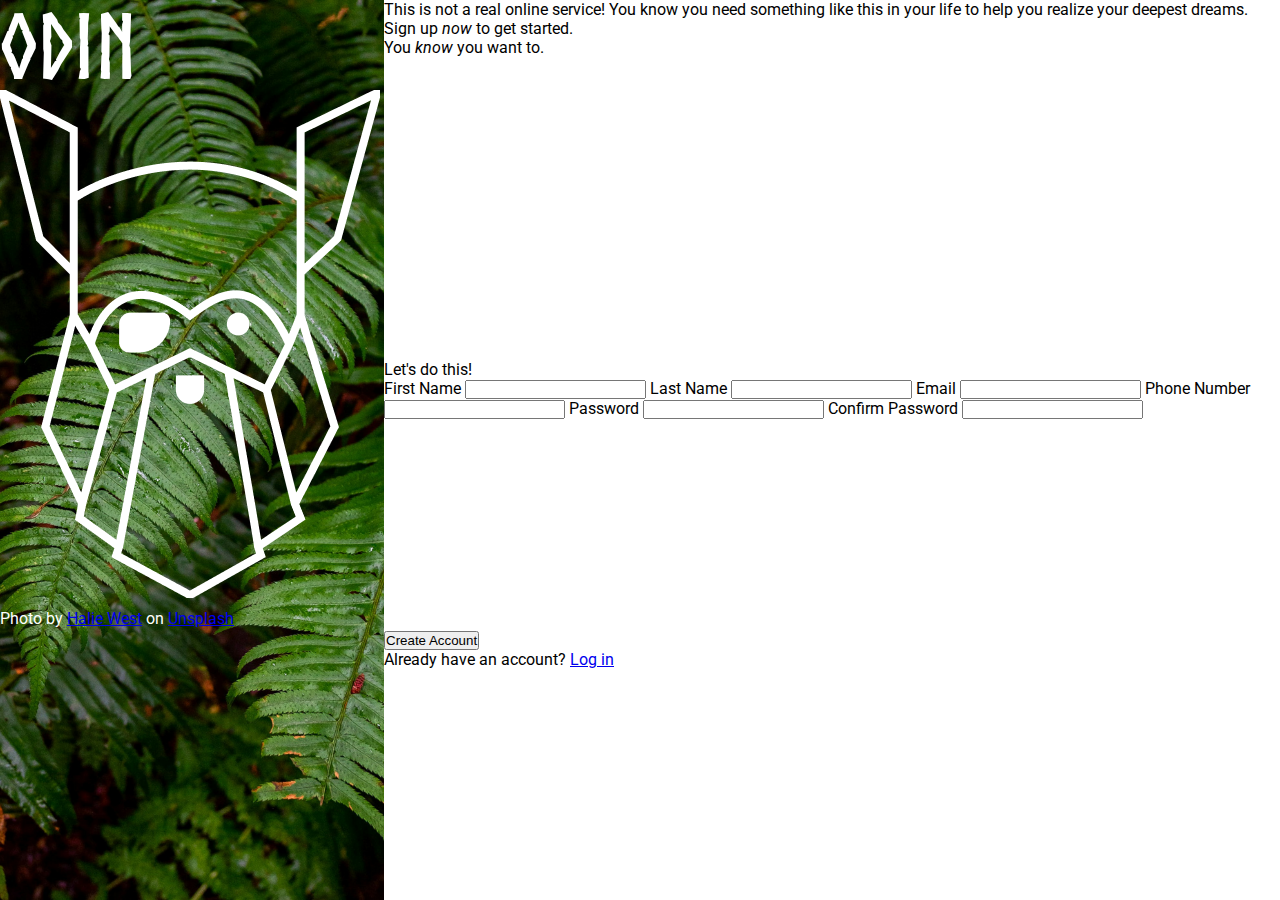
==== signup.html @ 38bcbfbd "Added the html framework and started the css" ====
<!DOCTYPE html>
<html lang="en">
<head>
    <meta charset="UTF-8">
    <meta name="viewport" content="width=device-width, initial-scale=1.0">
    <title>Sign Up Form</title>
    <link rel="stylesheet" href="index.css">
    <link rel="preconnect" href="https://fonts.googleapis.com">
    <link rel="preconnect" href="https://fonts.gstatic.com" crossorigin>
    <link href="https://fonts.googleapis.com/css2?family=Roboto:ital,wght@0,100;0,300;0,400;0,500;0,700;0,900;1,100;1,300;1,400;1,500;1,700;1,900&display=swap" rel="stylesheet">
</head>
<body>
    <div class="sidebar">
        <div class="logo-part">
            ODIN
            <img src="odin-lined.png" alt="Odin project's logo">
        </div>
        <div class="credit">
            Photo by <a href="https://unsplash.com/@haliewestphoto">Halie West</a>
            on <a href="https://unsplash.com/">Unsplash</a>
        </div>
    </div>
    <div class="form-part">
        <div class="caption">
            <p>This is not a real online service! You know you need something like this 
            in your life to help you realize your deepest dreams. Sign up <i>now</i>
             to get started.</p>
            
            <p>You <i>know</i> you want to.</p>
        </div>

        <div class="form">
            <p>Let's do this!</p>
            <form>
                <label for="first-name">First Name</label>
                <input type="text" name="first-name" id="first-name"
                required />

                <label for="last-name">Last Name</label>
                <input type="text" name="last-name" id="last-name"
                required />

                <label for="email">Email</label>
                <input type="email" name="email" id="email"
                required />

                <label for="number">Phone Number</label>
                <input type="number" name="number" id="number"
                required />

                <label for="pass">Password</label>
                <input type="text" name="pass" id="pass"
                required />

                <label for="pass2">Confirm Password</label>
                <input type="text" name="pass2" id="pass2"
                required />
            </form>
        </div>

        <div class="submit">
            <button type="submit" class="buttones">Create Account</button>
            <p>Already have an account? <a href="https://www.youtube.com/watch?v=dQw4w9WgXcQ">Log in</a></p>
        </div>
    </div>

    
</body>
</html>
---- index.css ----
@font-face {
    font-family: 'Norse Bold';
    src: url('fonts/norse-bold-webfont.woff') format(woff),
        url('fonts/norse-bold-webfont.woff2') format(woff2);
    font-style: normal;
}

* {
    margin: 0;
    padding: 0;
    box-sizing: border-box;
}

body {
    font-family: 'Roboto', sans-serif;
    display: flex;
    height: 100vh;
}

.sidebar {
    width: 30%;
    background-image: url('welcome.jpg');
    background-size: cover;
    background-position: center;
    background-repeat: no-repeat;
    display: flex;
    flex-direction: column;
    color: white;
}

.logo-part {
    font-family: 'Norse Bold';
    font-size: 10vh;
    
}

.form-part {
    width: 70%;
    display: flex;
    flex-direction: column;
}

.caption {
    height: 40vh;
}

.form {
    height: 30vh;
}

.submit {
    height: 30vh;
}
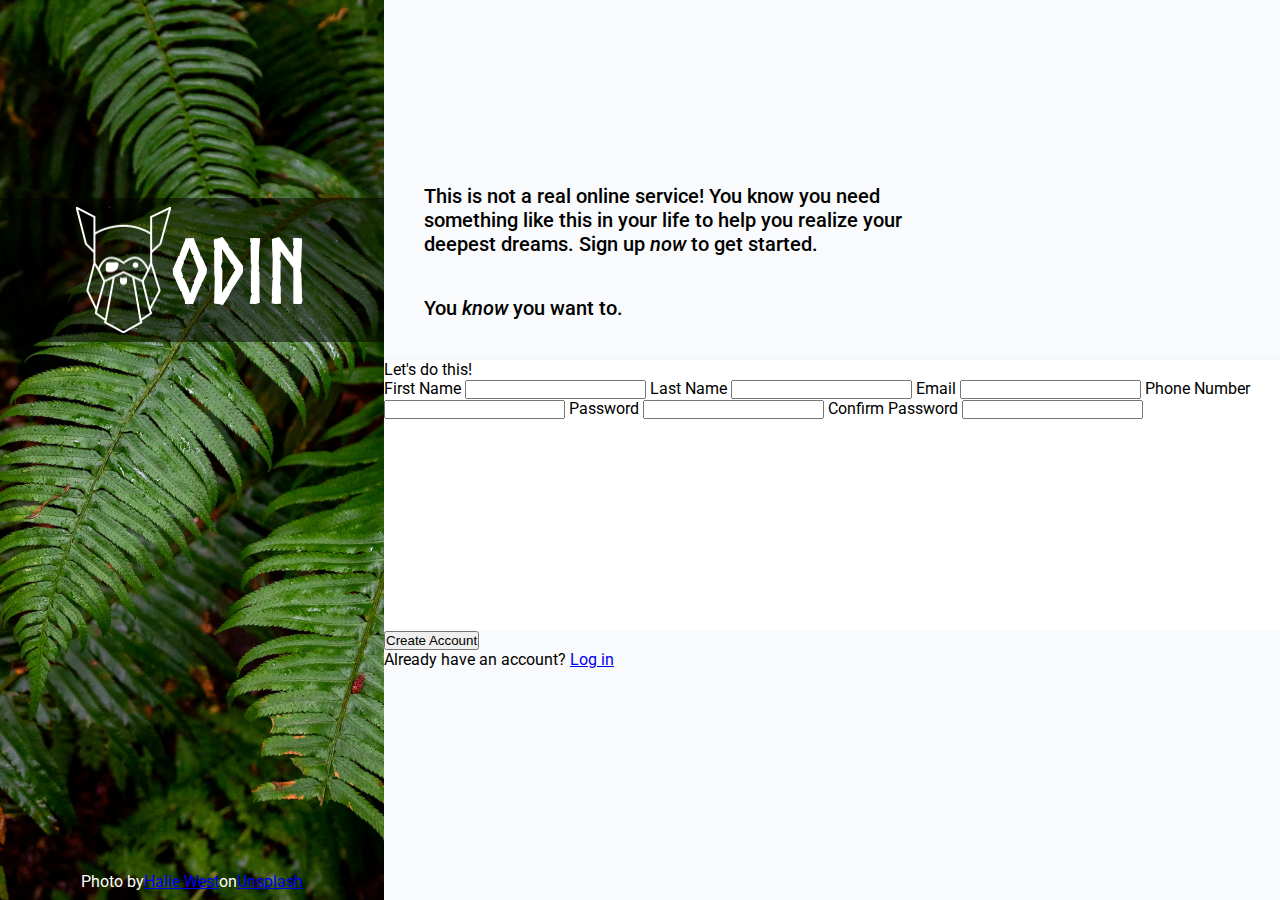
==== commit a2878f5f: "Completed the css for the sidebar." ====
--- a/signup.html
+++ b/signup.html
@@ -11,9 +11,11 @@
 </head>
 <body>
     <div class="sidebar">
+        <div class="centerer">
         <div class="logo-part">
-            ODIN
             <img src="odin-lined.png" alt="Odin project's logo">
+            <p>ODIN</p>
+        </div>
         </div>
         <div class="credit">
             Photo by <a href="https://unsplash.com/@haliewestphoto">Halie West</a>
--- a/index.css
+++ b/index.css
@@ -23,15 +23,44 @@
     background-size: cover;
     background-position: center;
     background-repeat: no-repeat;
+    color: white;
     display: flex;
     flex-direction: column;
-    color: white;
+    justify-content: center;
+    align-items: center;
+    flex: 1;
+}
+
+.centerer {
+    height: 60vh;
+    width: 100%;
+    display: flex;
+    align-items: center;
 }
 
 .logo-part {
+    width: 100%;
+    display: flex;
+    align-items: center;
+    justify-content: center;
+    background-color: rgba(0, 0, 0, 0.5);
+    height: 16vh;
+}
+
+.logo-part p {
     font-family: 'Norse Bold';
     font-size: 10vh;
-    
+}
+
+.logo-part img {
+    height: 14vh;
+}
+
+.credit {
+    margin-top: auto;
+    display: flex;
+    align-items: flex-end;
+    margin-bottom: 1vh;
 }
 
 .form-part {
@@ -42,12 +71,25 @@
 
 .caption {
     height: 40vh;
+    background-color: #f9fafb;
+    width: 100%;
+    display: flex;
+    flex-direction: column;
+    justify-content: flex-end;
+}
+
+.caption p {
+    font-size: 20px;
+    margin: 0 18em 2em 2em;
+    font-weight: 500;
 }
 
 .form {
     height: 30vh;
+    box-shadow: 0 4px 8px rgba(0, 0, 0, 0.1);
 }
 
 .submit {
     height: 30vh;
+    background-color: #f9fafb;
 }
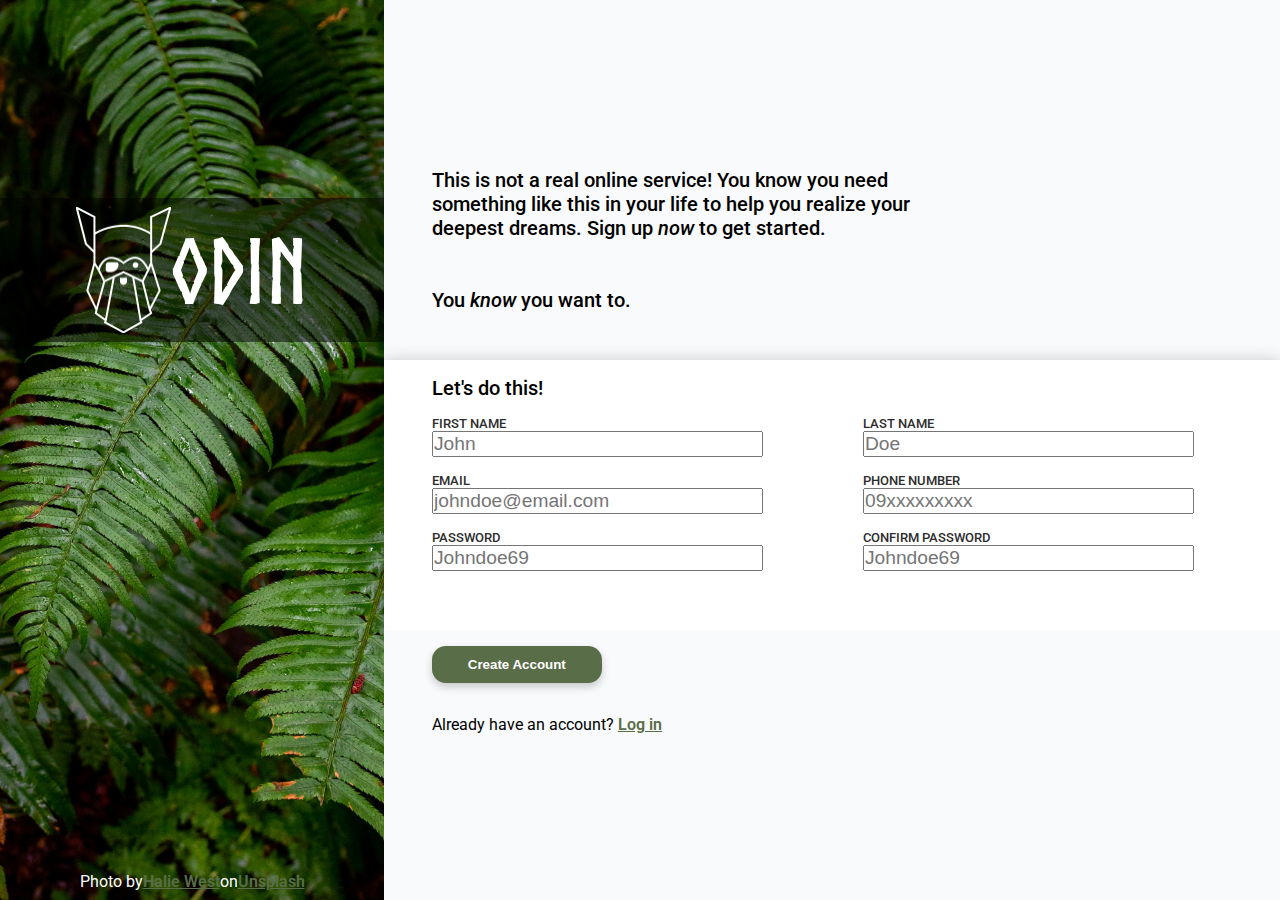
==== commit fcdf645c: "Complete the css code of the form and button part" ====
--- a/signup.html
+++ b/signup.html
@@ -33,36 +33,49 @@
 
         <div class="form">
             <p>Let's do this!</p>
-            <form>
-                <label for="first-name">First Name</label>
-                <input type="text" name="first-name" id="first-name"
-                required />
+            <form action="/submit-url" method="post">
+            <div class="container-form">
+                <div class="left">
+                    <label for="first-name">FIRST NAME</label>
+                    <input type="text" name="first-name" id="first-name"
+                    required placeholder="John"/>
 
-                <label for="last-name">Last Name</label>
-                <input type="text" name="last-name" id="last-name"
-                required />
+                    <label for="email">EMAIL</label>
+                    <input type="email" name="email" id="email"
+                    required placeholder="johndoe@email.com"/>                    
 
-                <label for="email">Email</label>
-                <input type="email" name="email" id="email"
-                required />
+                    <label for="pass">PASSWORD</label>
+                    <input type="password" name="pass" id="pass"
+                    required minlength="8" pattern="^(?=.*[A-Za-z])(?=.*\d)[A-Za-z\d]{8,}$"
+                    placeholder="Johndoe69"/>
+                </div>
 
-                <label for="number">Phone Number</label>
-                <input type="number" name="number" id="number"
-                required />
+                <div class="right">
+                    <label for="last-name">LAST NAME</label>
+                    <input type="text" name="last-name" id="last-name"
+                    required placeholder="Doe"/>
 
-                <label for="pass">Password</label>
-                <input type="text" name="pass" id="pass"
-                required />
+                    <label for="number">PHONE NUMBER</label>
+                    <input type="tel" name="number" id="number"
+                    required placeholder="09xxxxxxxxx" maxlength="11"/>
 
-                <label for="pass2">Confirm Password</label>
-                <input type="text" name="pass2" id="pass2"
-                required />
+                    <label for="pass2">CONFIRM PASSWORD</label>
+                    <input type="password" name="pass2" id="pass2"
+                    required minlength="8" pattern="^(?=.*[A-Za-z])(?=.*\d)[A-Za-z\d]{8,}$"
+                    placeholder="Johndoe69" />
+
+                </div>
+
+            </div>
+                
             </form>
         </div>
 
         <div class="submit">
-            <button type="submit" class="buttones">Create Account</button>
-            <p>Already have an account? <a href="https://www.youtube.com/watch?v=dQw4w9WgXcQ">Log in</a></p>
+            <div class="containersub">
+                <button type="submit" class="buttones">Create Account</button>
+                <p>Already have an account? <a href="https://www.youtube.com/watch?v=dQw4w9WgXcQ">Log in</a></p>
+            </div>
         </div>
     </div>
 
--- a/index.css
+++ b/index.css
@@ -80,16 +80,86 @@
 
 .caption p {
     font-size: 20px;
-    margin: 0 18em 2em 2em;
+    margin: 0 23rem 3rem 3rem;
     font-weight: 500;
 }
 
+
 .form {
     height: 30vh;
-    box-shadow: 0 4px 8px rgba(0, 0, 0, 0.1);
+    box-shadow: 0px 4px 18px rgba(0, 0, 0, 0.3);
 }
+
+.form p {
+    font-size: 20px;
+    margin: 1rem 0 1rem 3rem;
+    font-weight: 500;
+}
+
+.container-form {
+    display: flex;
+    justify-content: space-between;
+    gap: 100px;
+    margin-left: 3rem; 
+    font-size: 0.8rem;
+    font-weight: 500;
+    width: 30%;
+    color: #2d2d2d;
+}
+
+
+.left, .right {
+    display: flex;
+    flex-direction: column;
+}
+
+input {
+    margin-bottom: 1rem;
+    padding: 0 5rem 0 0;
+    font-size: 1.2rem;
+    color: #2d2d2d;
+    outline: none;
+}
+
+input:focus {
+    border-color: #007bff;
+    box-shadow: 0 0 3px rgba(0, 123, 255, 0.5);
+
+}
+
+input:focus:invalid {
+    border-color: red;
+
+}
+
+
 
 .submit {
     height: 30vh;
     background-color: #f9fafb;
+    display: flex;
+    flex-direction: column;
 }
+
+.containersub {
+    margin: 1rem 0 0 3rem;
+}
+
+.submit button {
+    width: 20%;
+    padding: 0.7rem ;
+    border-radius: 14px;
+    border: none;
+    background-color: #596D48;
+    color: white;
+    font-weight: 600;   
+    box-shadow: 0px 4px 8px rgba(0, 0, 0, 0.2);
+    cursor: pointer;
+    margin-bottom: 2rem;
+}
+
+a {
+    color: #596D48;
+    font-weight: 600;
+}
+
